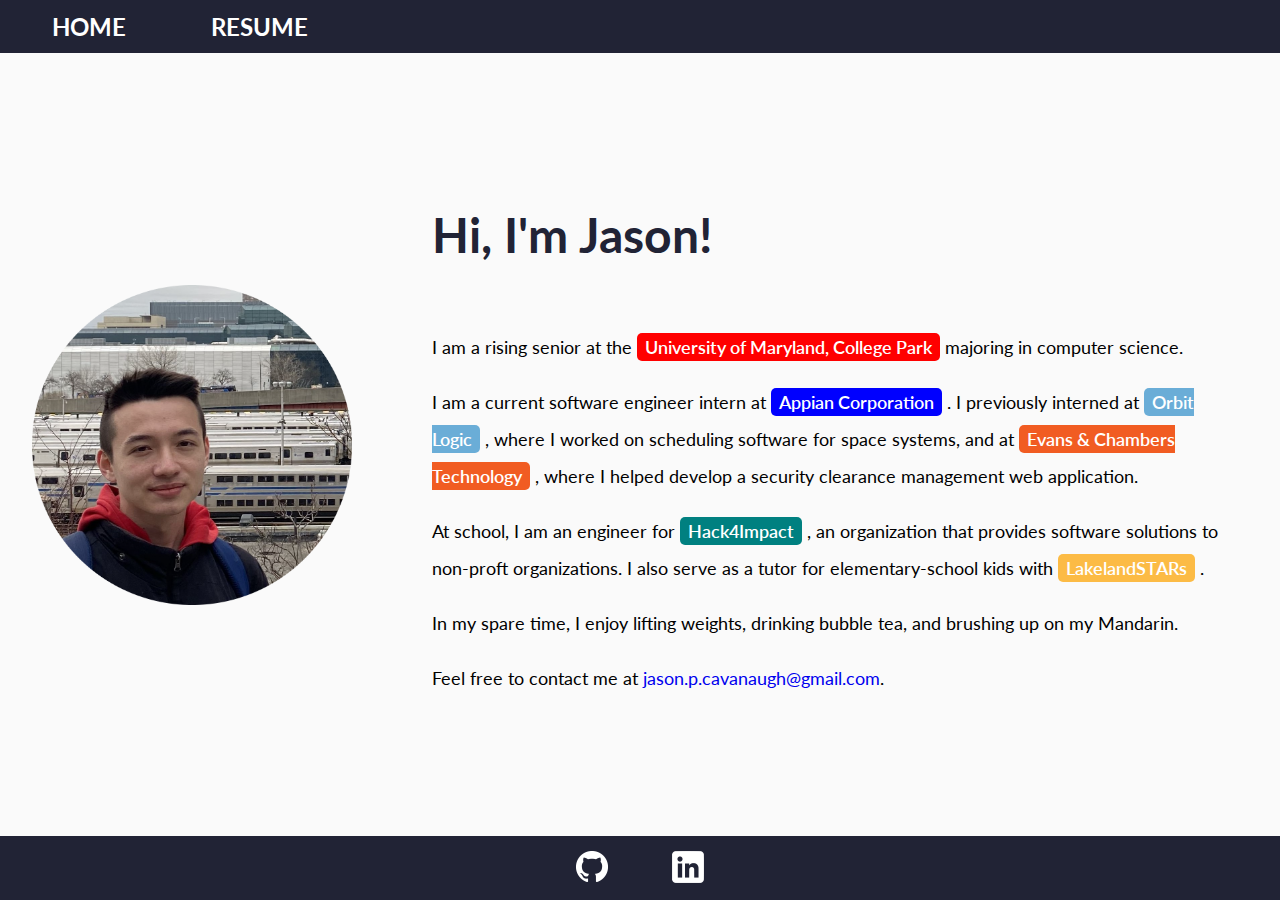
==== index.html @ fd200fe3 "Meta tags" ====
<!DOCTYPE html>
<html lang="en">
<head>
  <meta charset="UTF-8">
  <meta http-equiv="X-UA-Compatible" content="IE=edge">
  <meta name="viewport" content="width=device-width, initial-scale=1.0">
  <meta name="description" content="Jason Cavanaugh's personal website">
  <meta name="keywords" content="Jason Cavanaugh, UMD, University of Maryland, Orbit Logic, Evans & Chambers Technology, Appian">
  <meta name="author" content="Jason Cavanaugh">
  <title>Jason Cavanaugh</title>
  <link rel="stylesheet" href="./index.css">
  <link rel="icon" href="./profile_pic-modified.png"/>
</head>
<body>
  <nav class="main-nav">
    <ul class="nav-lst">
      <a href="./index.html">
        <li class="nav-item">HOME</li>
      </a>
      <a href="https://docs.google.com/viewer?url=https://github.com/jasoncavanaugh/Resume/raw/master/Resume_LAN_2022.06.07.pdf">
        <li class="nav-item">RESUME</li>
      </a>
    </ul>
  </nav>
  <section class="content">
    <div class="left">
      <img class="profile-pic" src="./profile_pic-modified.png" alt="">
    </div>
    <div class="right">
      <h1 class="header">Hi, I'm Jason!</h1>
      <div class="description">
        <p>
          I am a rising senior at the <a target="_blank" href="https://www.umd.edu/"><span class="label" style="background-color: red">University of Maryland, College Park</span></a> majoring in computer science.
        </p>
        <p>
          I am a current software engineer intern at <a target="_blank" href="https://appian.com/"><span class="label" style="background-color: blue;">Appian Corporation</span></a> .
          I previously interned at <a target="_blank" href="http://www.orbitlogic.com/"><span class="label" style="background-color: #6aadd7">Orbit Logic</span></a> , where I worked on scheduling software for space systems, and 
          at <a target="_blank" href="https://www.evanschambers.com/"><span class="label" style="background-color: #f15c22">Evans & Chambers Technology</span></a> , where I helped develop a security clearance management web application.  
        </p>
        <p>At school, I am an engineer for <a target="_blank" href="https://umd.hack4impact.org/"><span class="label" style="background-color: teal;">Hack4Impact</span></a> , an organization that provides software solutions to non-proft organizations. 
        I also serve as a tutor for elementary-school kids with <a target="_blank" href="https://scholars.umd.edu/student-organizations/lakeland-stars"><span class="label" style="background-color: #fcbb45">LakelandSTARs</span></a> .
        <p>
          In my spare time, I enjoy lifting weights, drinking bubble tea, and brushing up on my Mandarin. 
        </p>
        <p>
          Feel free to contact me at <a href="mailto:jason.p.cavanaugh@gmail.com">jason.p.cavanaugh@gmail.com</a>.
        </p>
      </div>
    </div>
  </section>
  <footer class="footer">
    <div class="logos-wrapper">
      <a target="_blank" href="https://github.com/jasoncavanaugh">
        <img src="./logos/GitHub-Mark-Light-32px.png" alt="My GitHub"/>
      </a>
      <a target="_blank" href="https://www.linkedin.com/in/jason-cavanaugh-7a32331a5/">
        <img src="./logos/linkedin-3-32.png" alt="My LinkedIn"/>
      </a>
    </div>
  </footer>
</body>
</html>
---- index.css ----
@import url('https://fonts.googleapis.com/css2?family=Lato:wght@400;700&family=Raleway:wght@500;600;700;800&display=swap');
* {
  box-sizing: border-box;
  font-family: 'Lato', sans-serif;
}

:root {
  --nav-color: #212335;
}

a {
  text-decoration: none;
}
body {
  margin: 0;
  display: flex;
  flex-direction: column;
  height: 100vh;
}
/* Nav */
.main-nav {
  background-color: var(--nav-color);
  position: sticky;
}

.main-nav .nav-lst {
  width: 25%;
  margin: 0;
  list-style-type: none;
  display: flex;
  justify-content: space-between;
  align-items: center;
}

.main-nav .nav-lst .nav-item {
  color: white;
  font-size: 1.5em;
  font-weight: bold;
  padding: 0.5em;
}
.main-nav .nav-lst .nav-item:hover {
  cursor: pointer;
  background-color: #6a73d1;
}
/* Content */
.content {
  background-color: #fafafa;
  flex-grow: 1;

  display: flex;
}
.left {
  min-width: 30%;
  display: flex;
  justify-content: center;
  align-items: center;
}
.left .profile-pic {
  flex-grow: 0;
  width: 20em;
}

.right {
  display: flex;
  justify-content: center;
  flex-direction: column;
  gap: 1em;
  margin: 0 3em;
}
.right .header {
  color: var(--nav-color);
  border-left: none;
  max-width: 35%;
  min-width: 7em;
  display: inline-block;
  font-size: 3em;
}

.right .description {
  white-space: wrap;
  font-size: 1.15em;
}
.right .description p {
  line-height: 2em;
}

.label {
  border-radius: 5px;
  color: white;
  padding: 3px 8px;
  font-weight:600;
}
.label:hover {
  cursor:pointer;
  opacity: 0.75;
}

/* Footer */
.footer {
  height: 4em;
  background-color: var(--nav-color);
  display: flex;
  justify-content: center;
  align-items: center;
  gap: 2em;
}
.footer a {
  color: white;
}
.footer
.logos-wrapper {
  width: 10%;
  display: flex;
  margin: 1em 0;
  gap: 1em;
  justify-content: space-between;
}
.footer
.logos-wrapper img {
  width: 2em;
}
.footer
.logos-wrapper img:hover {
  opacity: 0.8;
}

@media all and (max-width: 1200px) {
  .left {
    display: none;
  }
}
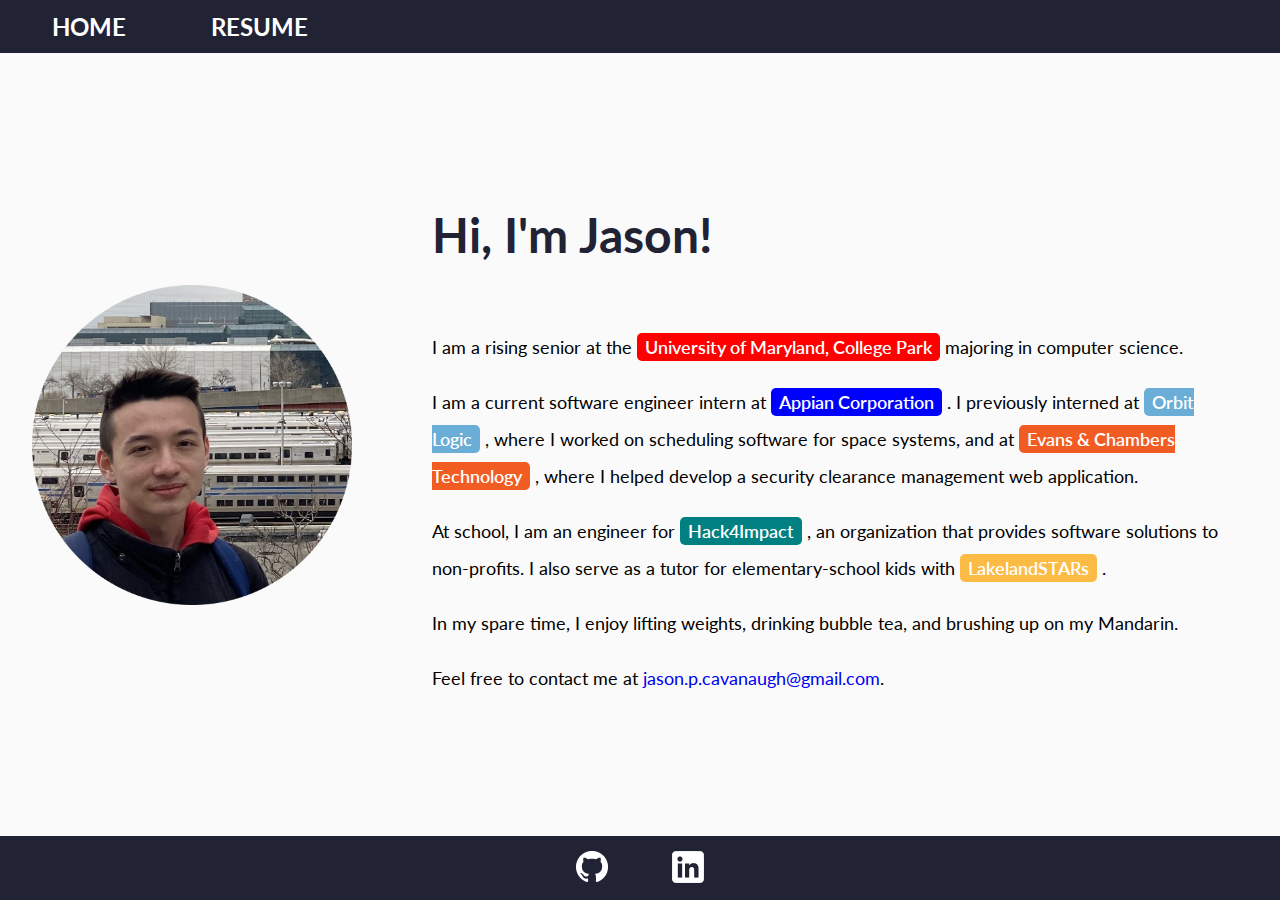
==== commit 1c3bb684: "Fixed typos" ====
--- a/index.html
+++ b/index.html
@@ -37,7 +37,7 @@
           I previously interned at <a target="_blank" href="http://www.orbitlogic.com/"><span class="label" style="background-color: #6aadd7">Orbit Logic</span></a> , where I worked on scheduling software for space systems, and 
           at <a target="_blank" href="https://www.evanschambers.com/"><span class="label" style="background-color: #f15c22">Evans & Chambers Technology</span></a> , where I helped develop a security clearance management web application.  
         </p>
-        <p>At school, I am an engineer for <a target="_blank" href="https://umd.hack4impact.org/"><span class="label" style="background-color: teal;">Hack4Impact</span></a> , an organization that provides software solutions to non-proft organizations. 
+        <p>At school, I am an engineer for <a target="_blank" href="https://umd.hack4impact.org/"><span class="label" style="background-color: teal;">Hack4Impact</span></a> , an organization that provides software solutions to non-profits. 
         I also serve as a tutor for elementary-school kids with <a target="_blank" href="https://scholars.umd.edu/student-organizations/lakeland-stars"><span class="label" style="background-color: #fcbb45">LakelandSTARs</span></a> .
         <p>
           In my spare time, I enjoy lifting weights, drinking bubble tea, and brushing up on my Mandarin. 
@@ -59,4 +59,4 @@
     </div>
   </footer>
 </body>
-</html>+</html>
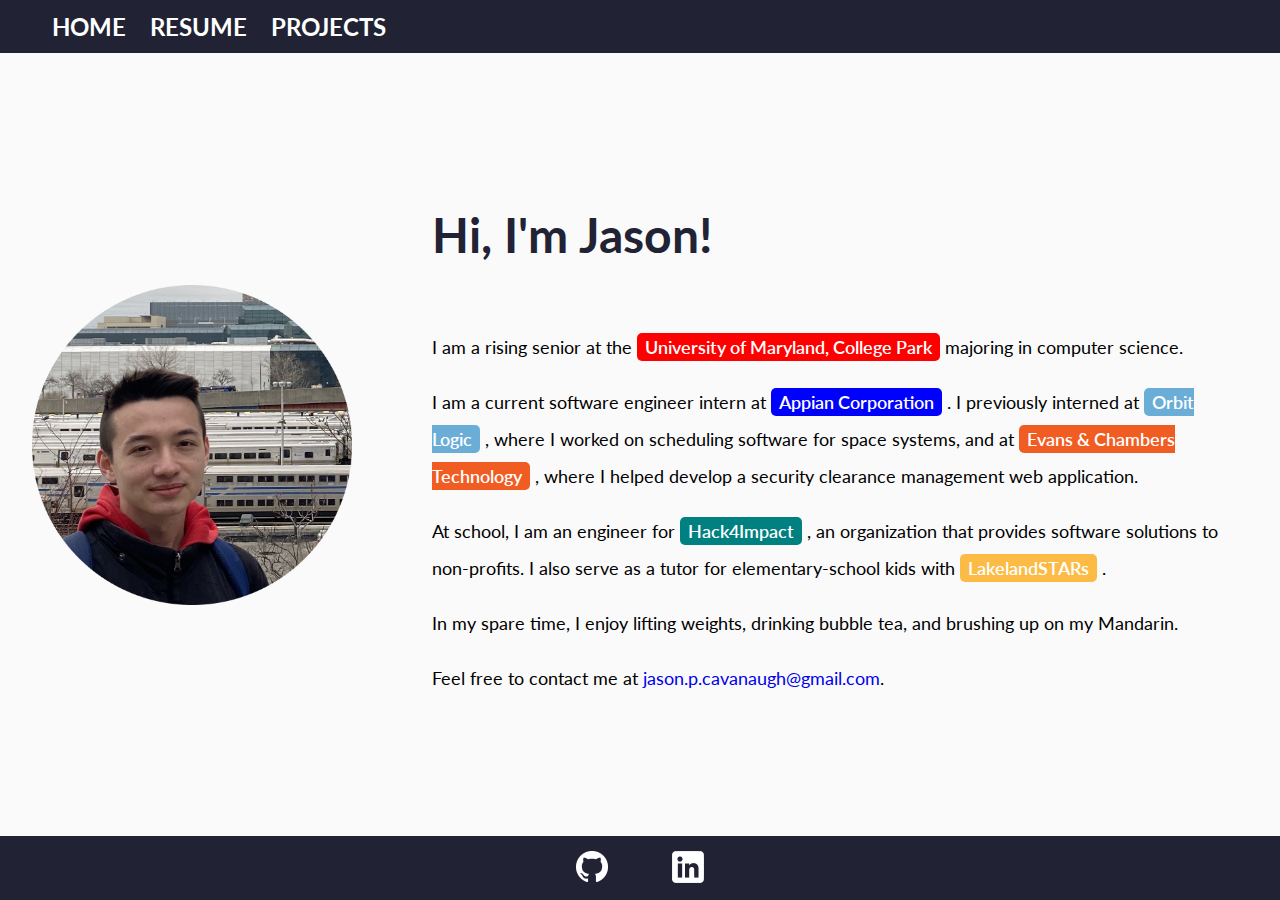
==== commit e5de49c5: "Projects tab" ====
--- a/index.html
+++ b/index.html
@@ -7,7 +7,7 @@
   <meta name="description" content="Jason Cavanaugh's personal website">
   <meta name="keywords" content="Jason Cavanaugh, UMD, University of Maryland, Orbit Logic, Evans & Chambers Technology, Appian">
   <meta name="author" content="Jason Cavanaugh">
-  <title>Jason Cavanaugh</title>
+  <title>Jason Cavanaugh | Home</title>
   <link rel="stylesheet" href="./index.css">
   <link rel="icon" href="./profile_pic-modified.png"/>
 </head>
@@ -15,10 +15,13 @@
   <nav class="main-nav">
     <ul class="nav-lst">
       <a href="./index.html">
-        <li class="nav-item">HOME</li>
+        <li class="nav-item selected">HOME</li>
       </a>
-      <a href="https://docs.google.com/viewer?url=https://github.com/jasoncavanaugh/Resume/raw/master/Resume_LAN_2022.06.07.pdf">
+      <a href="./assets/Resume_LAN_2022.06.07.pdf">
         <li class="nav-item">RESUME</li>
+      </a>
+      <a href="./projects.html">
+        <li class="nav-item">PROJECTS</li>
       </a>
     </ul>
   </nav>
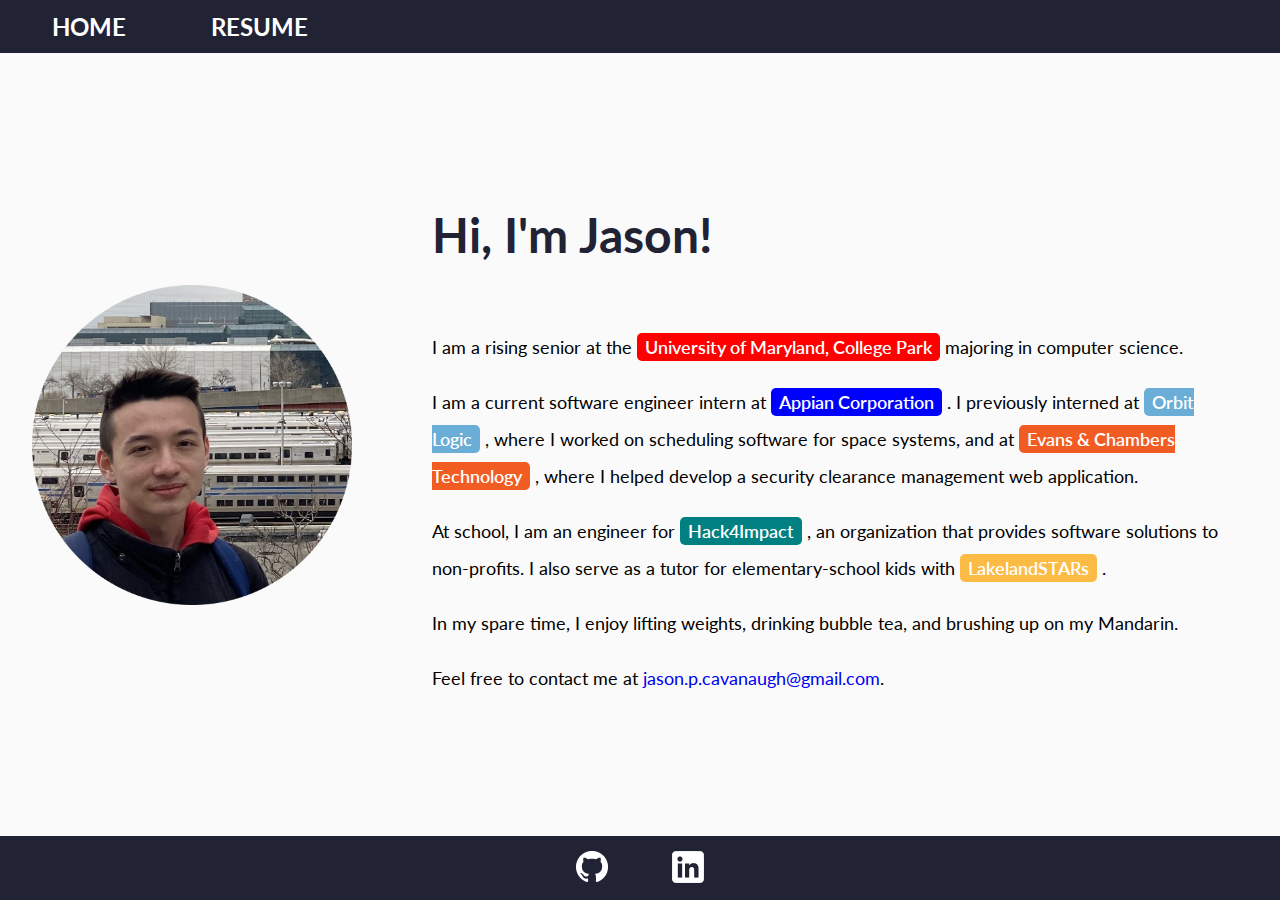
==== commit 4ca92e95: "Update index.html" ====
--- a/index.html
+++ b/index.html
@@ -7,7 +7,7 @@
   <meta name="description" content="Jason Cavanaugh's personal website">
   <meta name="keywords" content="Jason Cavanaugh, UMD, University of Maryland, Orbit Logic, Evans & Chambers Technology, Appian">
   <meta name="author" content="Jason Cavanaugh">
-  <title>Jason Cavanaugh | Home</title>
+  <title>Jason Cavanaugh</title>
   <link rel="stylesheet" href="./index.css">
   <link rel="icon" href="./profile_pic-modified.png"/>
 </head>
@@ -15,13 +15,10 @@
   <nav class="main-nav">
     <ul class="nav-lst">
       <a href="./index.html">
-        <li class="nav-item selected">HOME</li>
+        <li class="nav-item">HOME</li>
       </a>
-      <a href="./assets/Resume_LAN_2022.06.07.pdf">
+      <a href="./assets/Resume_LAN_2022.06.23.pdf">
         <li class="nav-item">RESUME</li>
-      </a>
-      <a href="./projects.html">
-        <li class="nav-item">PROJECTS</li>
       </a>
     </ul>
   </nav>
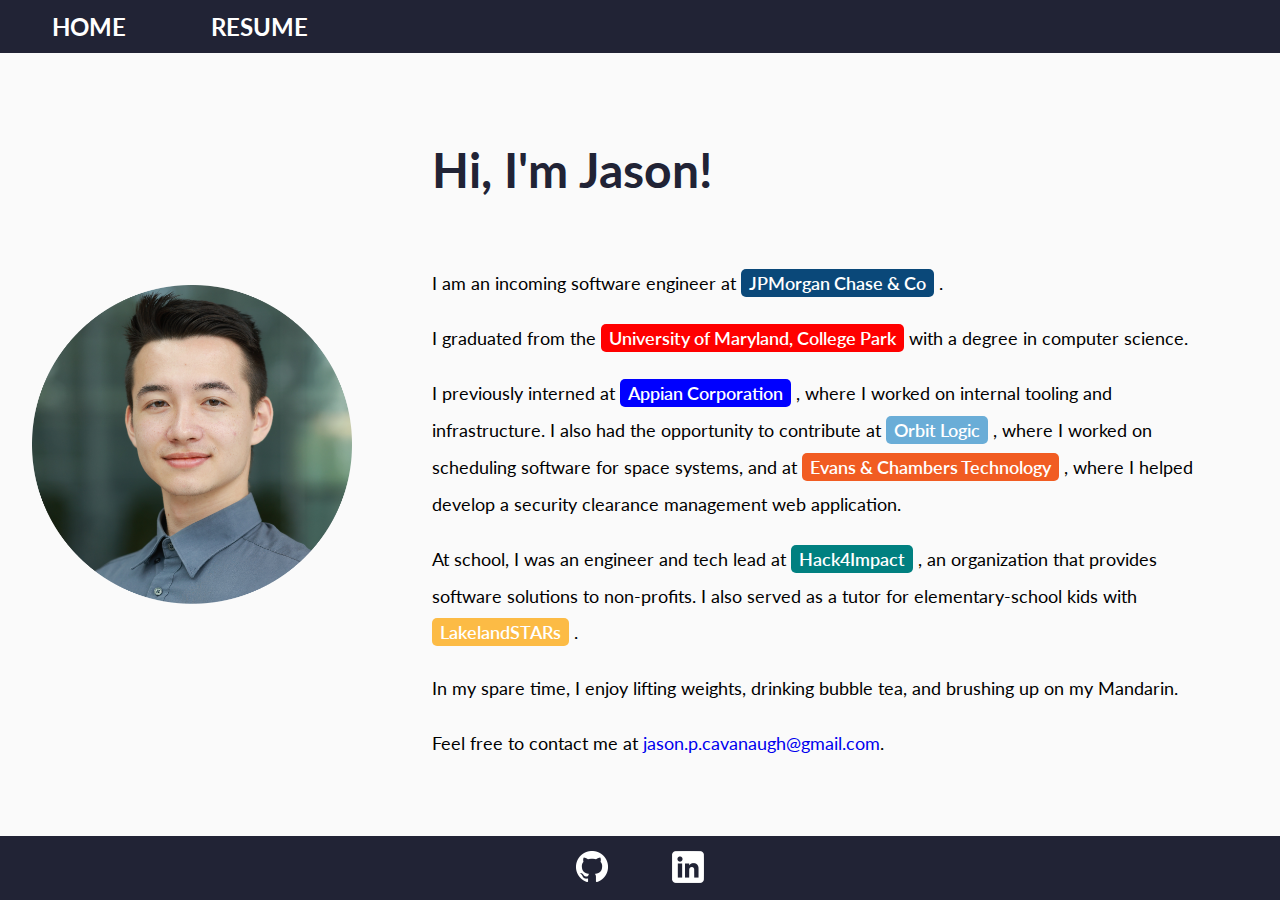
==== commit 902f9ec6: "Updates post grad" ====
--- a/index.html
+++ b/index.html
@@ -9,7 +9,7 @@
   <meta name="author" content="Jason Cavanaugh">
   <title>Jason Cavanaugh</title>
   <link rel="stylesheet" href="./index.css">
-  <link rel="icon" href="./profile_pic-modified.png"/>
+  <link rel="icon" href="./assets/profile-pic.png"/>
 </head>
 <body>
   <nav class="main-nav">
@@ -17,28 +17,29 @@
       <a href="./index.html">
         <li class="nav-item">HOME</li>
       </a>
-      <a href="./assets/Resume_LAN_2022.06.23.pdf">
+      <a href="./assets/Resume.pdf">
         <li class="nav-item">RESUME</li>
       </a>
     </ul>
   </nav>
   <section class="content">
     <div class="left">
-      <img class="profile-pic" src="./profile_pic-modified.png" alt="">
+      <img class="profile-pic" src="./assets/profile-pic.png" alt="">
     </div>
     <div class="right">
       <h1 class="header">Hi, I'm Jason!</h1>
       <div class="description">
+        <p>I am an incoming software engineer at <a target="_blank" href="https://www.jpmorganchase.com/"><span class="label" style="background-color: #0a4879">JPMorgan Chase & Co</span></a> .</p>
         <p>
-          I am a rising senior at the <a target="_blank" href="https://www.umd.edu/"><span class="label" style="background-color: red">University of Maryland, College Park</span></a> majoring in computer science.
+          I graduated from the <a target="_blank" href="https://www.umd.edu/"><span class="label" style="background-color: red">University of Maryland, College Park</span></a> with a degree in computer science.
         </p>
         <p>
-          I am a current software engineer intern at <a target="_blank" href="https://appian.com/"><span class="label" style="background-color: blue;">Appian Corporation</span></a> .
-          I previously interned at <a target="_blank" href="http://www.orbitlogic.com/"><span class="label" style="background-color: #6aadd7">Orbit Logic</span></a> , where I worked on scheduling software for space systems, and 
+          I previously interned at <a target="_blank" href="https://appian.com/"><span class="label" style="background-color: blue;">Appian Corporation</span></a> , where I worked on internal tooling and infrastructure.
+          I also had the opportunity to contribute at <a target="_blank" href="http://www.orbitlogic.com/"><span class="label" style="background-color: #6aadd7">Orbit Logic</span></a> , where I worked on scheduling software for space systems, and 
           at <a target="_blank" href="https://www.evanschambers.com/"><span class="label" style="background-color: #f15c22">Evans & Chambers Technology</span></a> , where I helped develop a security clearance management web application.  
         </p>
-        <p>At school, I am an engineer for <a target="_blank" href="https://umd.hack4impact.org/"><span class="label" style="background-color: teal;">Hack4Impact</span></a> , an organization that provides software solutions to non-profits. 
-        I also serve as a tutor for elementary-school kids with <a target="_blank" href="https://scholars.umd.edu/student-organizations/lakeland-stars"><span class="label" style="background-color: #fcbb45">LakelandSTARs</span></a> .
+        <p>At school, I was an engineer and tech lead at <a target="_blank" href="https://umd.hack4impact.org/"><span class="label" style="background-color: teal;">Hack4Impact</span></a> , an organization that provides software solutions to non-profits. 
+        I also served as a tutor for elementary-school kids with <a target="_blank" href="https://scholars.umd.edu/student-organizations/lakeland-stars"><span class="label" style="background-color: #fcbb45">LakelandSTARs</span></a> .
         <p>
           In my spare time, I enjoy lifting weights, drinking bubble tea, and brushing up on my Mandarin. 
         </p>
--- a/index.css
+++ b/index.css
@@ -17,6 +17,11 @@
   flex-direction: column;
   height: 100vh;
 }
+
+span {
+  white-space: nowrap;
+}
+
 /* Nav */
 .main-nav {
   background-color: var(--nav-color);
@@ -46,9 +51,9 @@
 .content {
   background-color: #fafafa;
   flex-grow: 1;
-
   display: flex;
 }
+
 .left {
   min-width: 30%;
   display: flex;
@@ -82,6 +87,7 @@
 }
 .right .description p {
   line-height: 2em;
+  margin-right: 1em;
 }
 
 .label {
@@ -128,4 +134,7 @@
   .left {
     display: none;
   }
-}+  .right { 
+    margin: 1.5rem;
+  }
+}
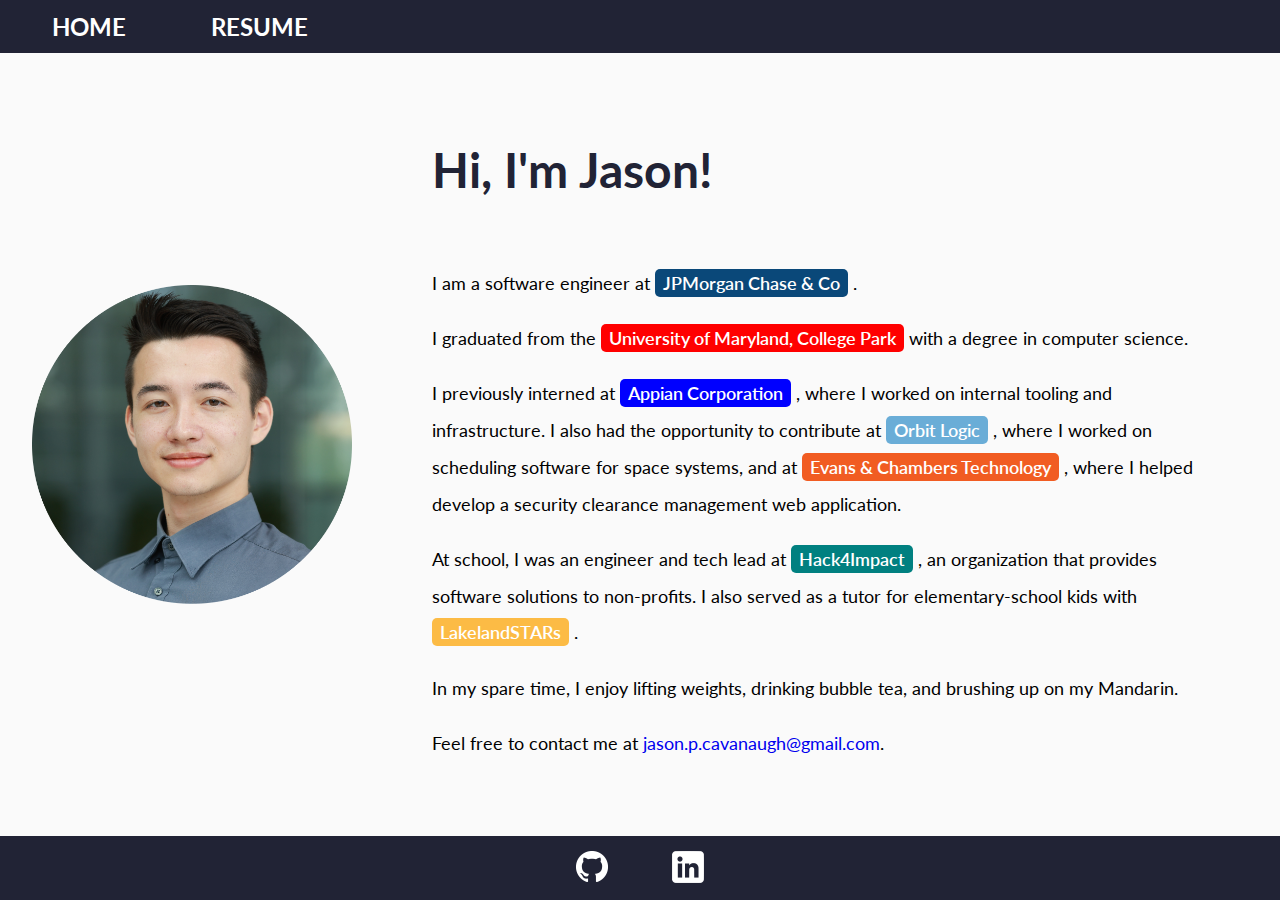
==== commit 4f4907ab: "Update" ====
--- a/index.html
+++ b/index.html
@@ -29,7 +29,7 @@
     <div class="right">
       <h1 class="header">Hi, I'm Jason!</h1>
       <div class="description">
-        <p>I am an incoming software engineer at <a target="_blank" href="https://www.jpmorganchase.com/"><span class="label" style="background-color: #0a4879">JPMorgan Chase & Co</span></a> .</p>
+        <p>I am a software engineer at <a target="_blank" href="https://www.jpmorganchase.com/"><span class="label" style="background-color: #0a4879">JPMorgan Chase & Co</span></a> .</p>
         <p>
           I graduated from the <a target="_blank" href="https://www.umd.edu/"><span class="label" style="background-color: red">University of Maryland, College Park</span></a> with a degree in computer science.
         </p>
